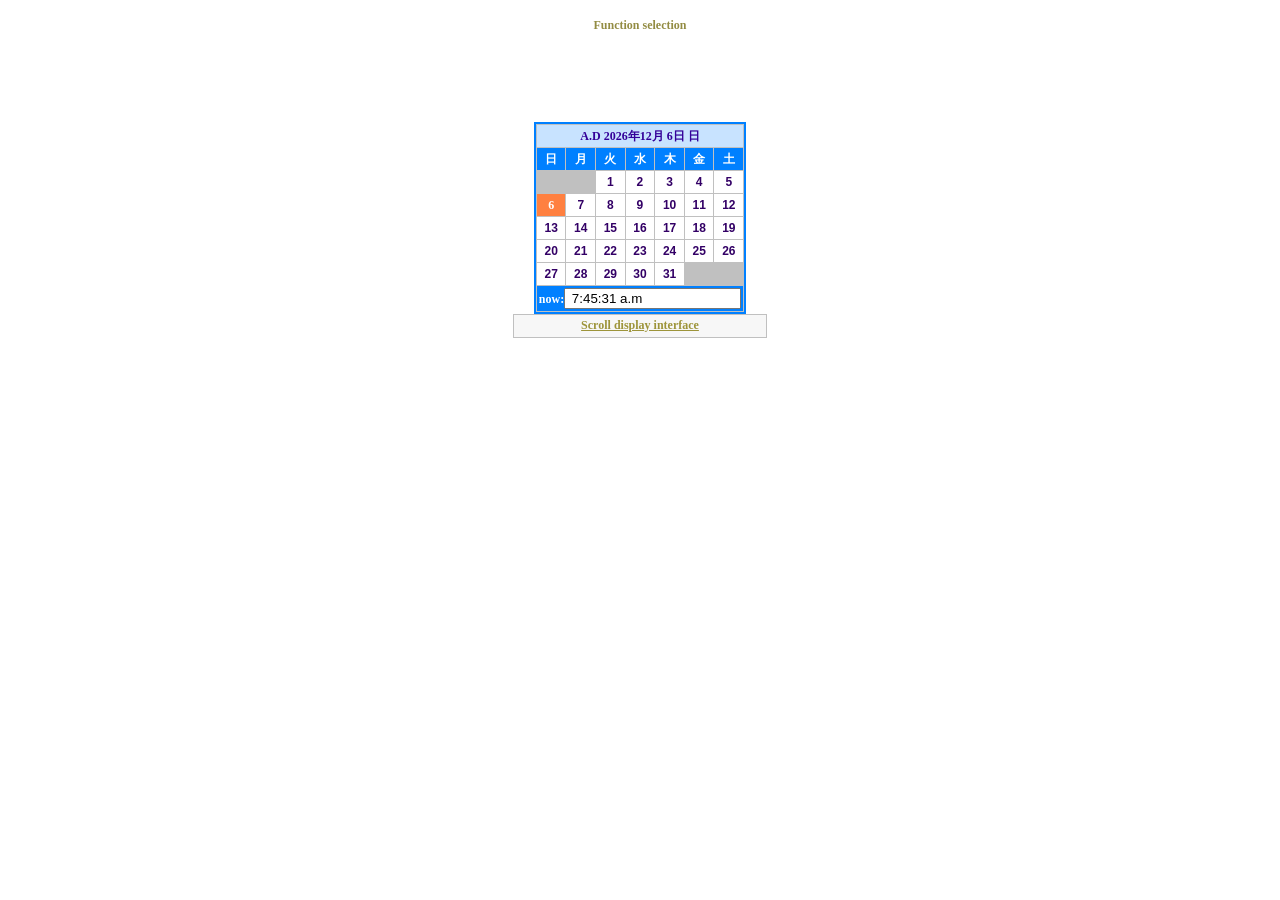
==== index.html @ aee607da "test" ====
<!DOCTYPE html>
<html>
<head> 
<meta charset="utf-8"> 
<title>html5</title> 
<style>
body { 
    margin: 0px; 
    font-size: 12px; 
    color: #938C43; 
    line-height: 150%; 
    text-align:center; 
} 
a:link{color: #9D943A;font-size:12px;} 
a:hover{color: #FF3300;font-size:12px;} 
a:visited{color: #9D943A;font-size:12px;} 
a.red:link{color: #ff0000;font-size:12px;} 
a.red:hover{color: #ff0000;font-size:12px;} 
a.red:visited{color: #ff0000;font-size:12px;} 
#marqueeBox{background:#f7f7f7;border:1px solid silver;padding:1px;text-align:center;margin:0 auto;} 
--> 
</style> 
</head> 
<body> 
<h4>Function selection</h4> 
<script language="JavaScript" type="text/javascript">
function montharr(m0, m1, m2, m3, m4, m5, m6, m7, m8, m9, m10, m11)
{
this[0] = m0;
this[1] = m1;
this[2] = m2;
this[3] = m3;
this[4] = m4;
this[5] = m5;
this[6] = m6;
this[7] = m7;
this[8] = m8;
this[9] = m9;
this[10] = m10;
this[11] = m11;
}
//实现月历
function calendar() {
var monthNames = "JanFebMarAprMayJunJulAugSepOctNovDec";
var today = new Date();
var thisDay;
var monthDays = new montharr(31, 28, 31, 30, 31, 30, 31, 31, 30, 31, 30, 31);
year = today.getYear() +1900;
thisDay = today.getDate();
if (((year % 4 == 0) && (year % 100 != 0)) || (year % 400 == 0)) monthDays[1] = 29;
nDays = monthDays[today.getMonth()];
firstDay = today;
firstDay.setDate(1);
testMe = firstDay.getDate();
if (testMe == 2) firstDay.setDate(0);
startDay = firstDay.getDay();
document.write("<TABLE BORDER='0' CELLSPACING='0' CELLPADDING='2' ALIGN='CENTER' BGCOLOR='#0080FF'>")
document.write("<TR><TD><table border='0' cellspacing='1' cellpadding='2' bgcolor='Silver'>");
document.write("<TR><th colspan='7' bgcolor='#C8E3FF'>");
var dayNames = new Array("日","月","火","水","木","金","土");
var monthNames = new Array("1月","2月","3月","4月","5月","6月","7月","8月","9月","10月","11月","12月");
var now = new Date();
document.writeln("<FONT STYLE='font-size:9pt;Color:#330099'>" + "A.D " + year + "年" + monthNames[now.getMonth()] + " " + now.getDate() + "日 " + dayNames[now.getDay
 
()] + "</FONT>");
document.writeln("</TH></TR><TR><TH BGCOLOR='#0080FF'><FONT STYLE='font-size:9pt;Color:White'>日</FONT></TH>");
document.writeln("<th bgcolor='#0080FF'><FONT STYLE='font-size:9pt;Color:White'>月</FONT></TH>");
document.writeln("<TH BGCOLOR='#0080FF'><FONT STYLE='font-size:9pt;Color:White'>火</FONT></TH>");
document.writeln("<TH BGCOLOR='#0080FF'><FONT STYLE='font-size:9pt;Color:White'>水</FONT></TH>");
document.writeln("<TH BGCOLOR='#0080FF'><FONT STYLE='font-size:9pt;Color:White'>木</FONT></TH>");
document.writeln("<TH BGCOLOR='#0080FF'><FONT STYLE='font-size:9pt;Color:White'>金</FONT></TH>");
document.writeln("<TH BGCOLOR='#0080FF'><FONT STYLE='font-size:9pt;Color:White'>土</FONT></TH>");
document.writeln("</TR><TR>");
column = 0;
for (i=0; i<startDay; i++) {
document.writeln("\n<TD><FONT STYLE='font-size:9pt'> </FONT></TD>");
column++;
}
for (i=1; i<=nDays; i++) {
if (i == thisDay) {
document.writeln("</TD><TD ALIGN='CENTER' BGCOLOR='#FF8040'><FONT STYLE='font-size:9pt;Color:#ffffff'><B>")
}
else {
document.writeln("</TD><TD BGCOLOR='#FFFFFF' ALIGN='CENTER'><FONT STYLE='font-size:9pt;font-family:Arial;font-weight:bold;Color:#330066'>");
}
document.writeln(i);
if (i == thisDay) document.writeln("</FONT></TD>")
column++;
if (column == 7) {
document.writeln("<TR>");
column = 0;
}
}
document.writeln("<TR><TD COLSPAN='7' ALIGN='CENTER' VALIGN='TOP' BGCOLOR='#0080FF'>")
document.writeln("<FORM NAME='clock' onSubmit='0'><FONT STYLE='font-size:9pt;Color:#ffffff'>")
document.writeln("now:<INPUT TYPE='Text' NAME='face' ALIGN='TOP'></FONT></TD></TR></TABLE>")
document.writeln("</TD></TR></TABLE></FORM>");
}
</SCRIPT>
<SCRIPT LANGUAGE="JavaScript">
var timerID = null;
var timerRunning = false;
function stopclock (){
if(timerRunning)
clearTimeout(timerID);
timerRunning = false;}
//显示当前时间
function showtime () {
var now = new Date();
var hours = now.getHours();
var minutes = now.getMinutes();
var seconds = now.getSeconds()
var timeValue = " " + ((hours >12) ? hours -12 :hours)
timeValue += ((minutes < 10) ? ":0" : ":") + minutes
timeValue += ((seconds < 10) ? ":0" : ":") + seconds
timeValue += (hours >= 12) ? " p.m " : " a.m "
document.clock.face.value = timeValue;
timerID = setTimeout("showtime()",1000);//设置超时,使时间动态显示
timerRunning = true;}
function startclock () {
stopclock();
showtime();}
</SCRIPT>
</HEAD>
<BODY BACKGROUND="bg1.jpg"
onLoad="startclock(); timerONE=window.setTimeout" TEXT="#000000" TOPMARGIN="0">
<B><DIV ALIGN="center"></DIV>
<SCRIPT LANGUAGE="JavaScript" TYPE="text/javascript">
<!--
document.write("<BR><BR><BR><BR>")
calendar();
//--> 
var marqueeContent=new Array(); 
marqueeContent[0]="<a href=scroll.html target=_blank>Scroll display interface</a>"; 
marqueeContent[1]="<a href=table.html target=_blank>IP address data</a>"; 
marqueeContent[2]="<a href=blackIP.html target=_blank>1 week</a>"; 
marqueeContent[3]="<a href=black1.html target=_blank>1 day</a>"; 
var marqueeInterval=new Array(); 
var marqueeId=0; 
var marqueeDelay=2000; 
var marqueeHeight=20; 
function initMarquee() { 
    var str=marqueeContent[0]; 
    document.write('<div id="marqueeBox" style="overflow:hidden;width:250px;height:'+marqueeHeight+'px" οnmοuseοver="clearInterval(marqueeInterval[0])" οnmοuseοut="marqueeInterval[0]=setInterval(\'startMarquee()\',marqueeDelay)"><div>'+str+'</div></div>'); 
    marqueeId++; 
    marqueeInterval[0]=setInterval("startMarquee()",marqueeDelay); 
} 
function startMarquee() { 
    var str=marqueeContent[marqueeId]; 
    marqueeId++; 
    if(marqueeId>=marqueeContent.length) marqueeId=0; 
    if(document.getElementById("marqueeBox").childNodes.length==1) { 
    var nextLine=document.createElement('DIV'); 
    nextLine.innerHTML=str; 
    document.getElementById("marqueeBox").appendChild(nextLine); 
    } 
    else { 
        document.getElementById("marqueeBox").childNodes[0].innerHTML=str; 
        document.getElementById("marqueeBox").appendChild(document.getElementById("marqueeBox").childNodes[0]); 
        document.getElementById("marqueeBox").scrollTop=0; 
    } 
    clearInterval(marqueeInterval[1]); 
    marqueeInterval[1]=setInterval("scrollMarquee()",20); 
} 
function scrollMarquee() { 
    document.getElementById("marqueeBox").scrollTop++; 
   if(document.getElementById("marqueeBox").scrollTop%marqueeHeight==(marqueeHeight-1)){ 
    clearInterval(marqueeInterval[1]); 
    } 
} 
initMarquee(); 
</script> 
</body>
</html>
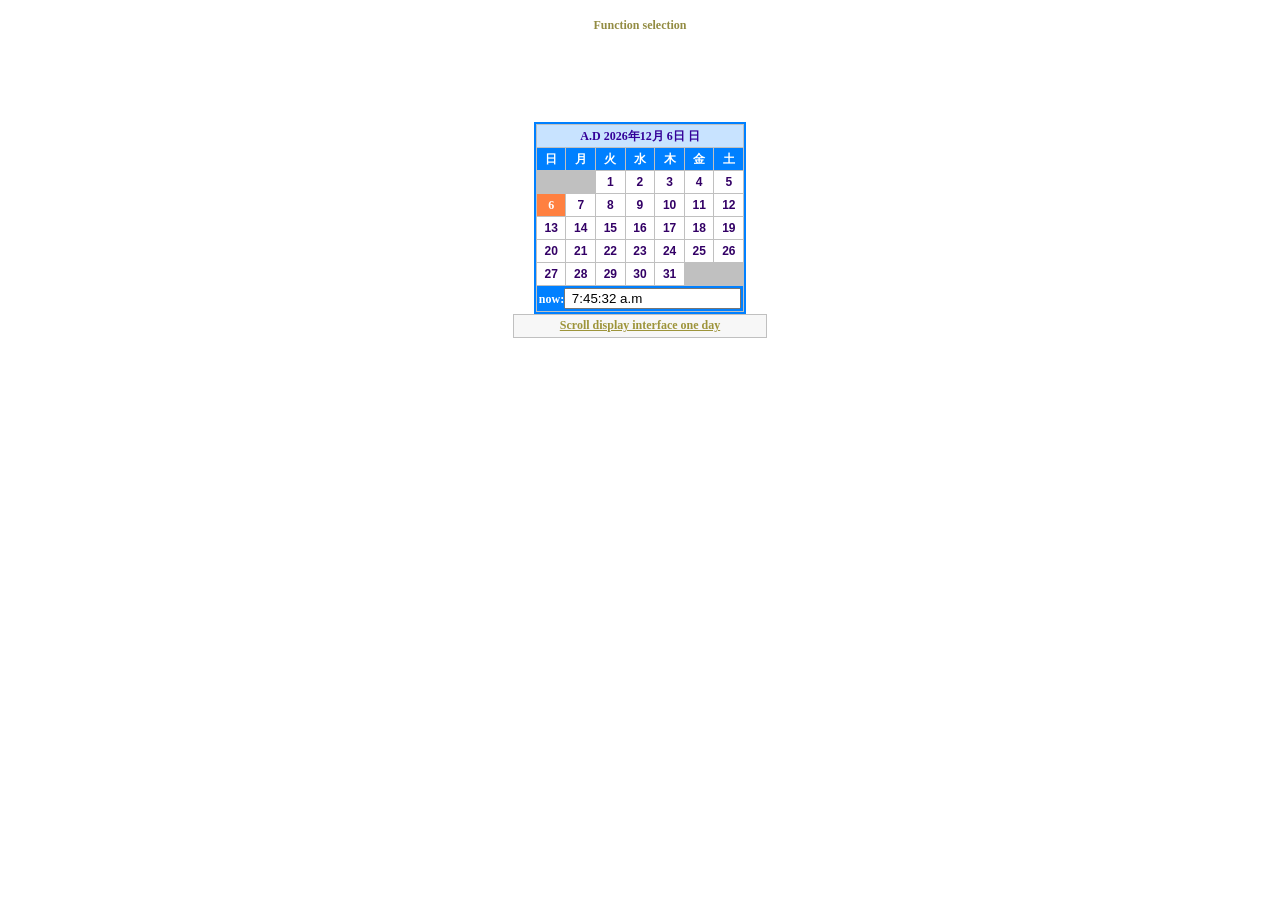
==== commit c1223982: "test" ====
--- a/index.html
+++ b/index.html
@@ -131,10 +131,10 @@
 calendar();
 //--> 
 var marqueeContent=new Array(); 
-marqueeContent[0]="<a href=scroll.html target=_blank>Scroll display interface</a>"; 
-marqueeContent[1]="<a href=table.html target=_blank>IP address data</a>"; 
-marqueeContent[2]="<a href=blackIP.html target=_blank>1 week</a>"; 
-marqueeContent[3]="<a href=black1.html target=_blank>1 day</a>"; 
+marqueeContent[0]="<a href=scroll.html target=_blank>Scroll display interface one day</a>"; 
+marqueeContent[1]="<a href=table.html target=_blank>IP address data one week</a>"; 
+marqueeContent[2]="<a href=blackIP.html target=_blank>map 1 week</a>"; 
+marqueeContent[3]="<a href=black1.html target=_blank> map 1 day</a>"; 
 var marqueeInterval=new Array(); 
 var marqueeId=0; 
 var marqueeDelay=2000; 
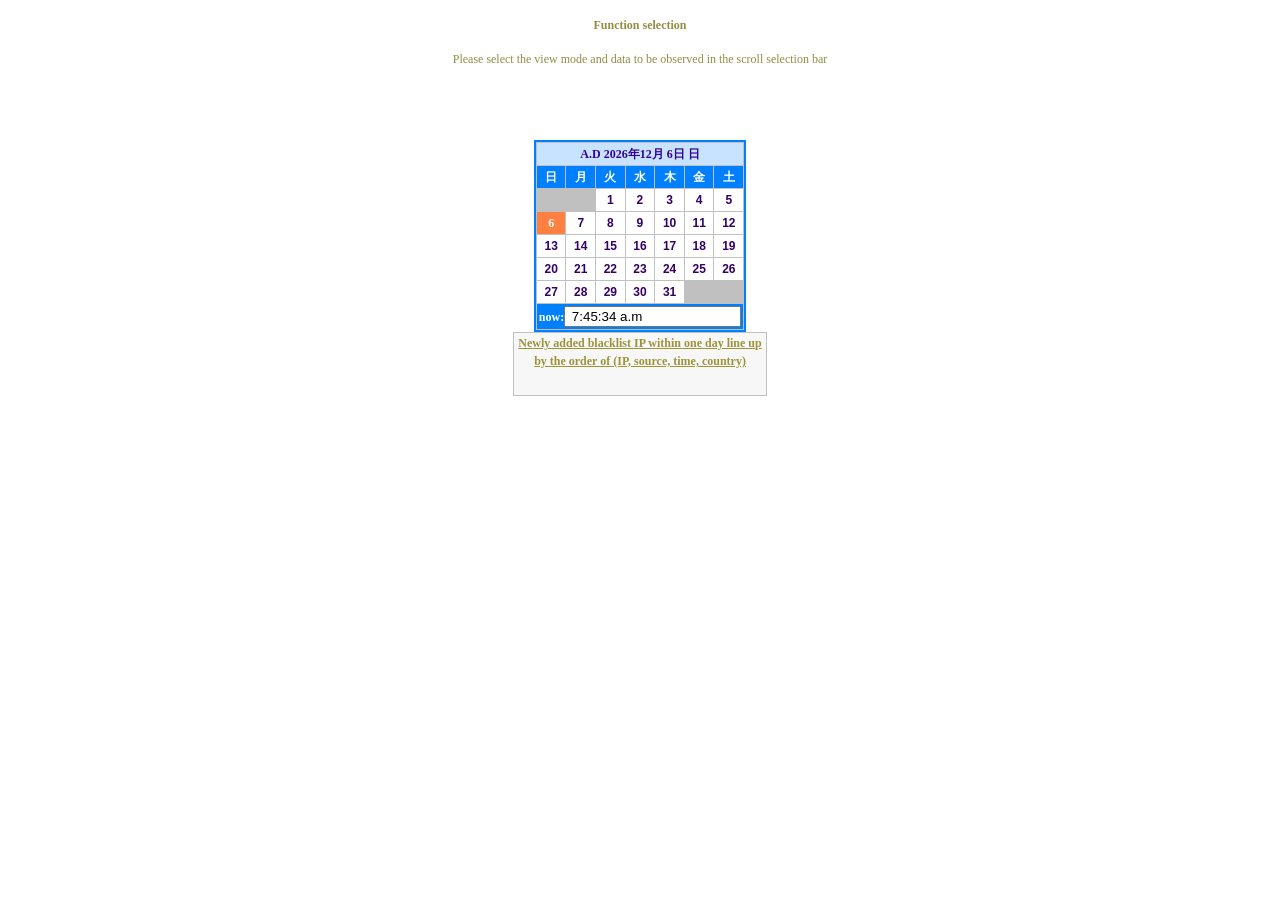
==== commit 2643bb4c: "test2" ====
--- a/index.html
+++ b/index.html
@@ -2,7 +2,7 @@
 <html>
 <head> 
 <meta charset="utf-8"> 
-<title>html5</title> 
+<title>Various statistical methods show the changes of newly added blacklist IPS in different countries</title> 
 <style>
 body { 
     margin: 0px; 
@@ -23,6 +23,8 @@
 </head> 
 <body> 
 <h4>Function selection</h4> 
+
+</h5>Please select the view mode and data to be observed in the scroll selection bar</h5>
 <script language="JavaScript" type="text/javascript">
 function montharr(m0, m1, m2, m3, m4, m5, m6, m7, m8, m9, m10, m11)
 {
@@ -131,14 +133,14 @@
 calendar();
 //--> 
 var marqueeContent=new Array(); 
-marqueeContent[0]="<a href=scroll.html target=_blank>Scroll display interface one day</a>"; 
-marqueeContent[1]="<a href=table.html target=_blank>IP address data one week</a>"; 
-marqueeContent[2]="<a href=blackIP.html target=_blank>map 1 week</a>"; 
-marqueeContent[3]="<a href=black1.html target=_blank> map 1 day</a>"; 
+marqueeContent[0]="<a href=scroll.html target=_blank>Newly added blacklist IP within one day line up by the order of (IP, source, time, country)</a>"; 
+marqueeContent[1]="<a href=table.html target=_blank>Statistics on the number of new IP addresses in each country within a week (number of countries per day)</a>"; 
+marqueeContent[2]="<a href=blackIP.html target=_blank>Changes in the number of new blacklist IPS within a week (Map and bar chart statistical format)</a>"; 
+marqueeContent[3]="<a href=black1.html target=_blank> Statistics of newly added blacklist IPS(Total quantity statistics as of the current day)</a>"; 
 var marqueeInterval=new Array(); 
 var marqueeId=0; 
-var marqueeDelay=2000; 
-var marqueeHeight=20; 
+var marqueeDelay=4000; 
+var marqueeHeight=60; 
 function initMarquee() { 
     var str=marqueeContent[0]; 
     document.write('<div id="marqueeBox" style="overflow:hidden;width:250px;height:'+marqueeHeight+'px" οnmοuseοver="clearInterval(marqueeInterval[0])" οnmοuseοut="marqueeInterval[0]=setInterval(\'startMarquee()\',marqueeDelay)"><div>'+str+'</div></div>'); 
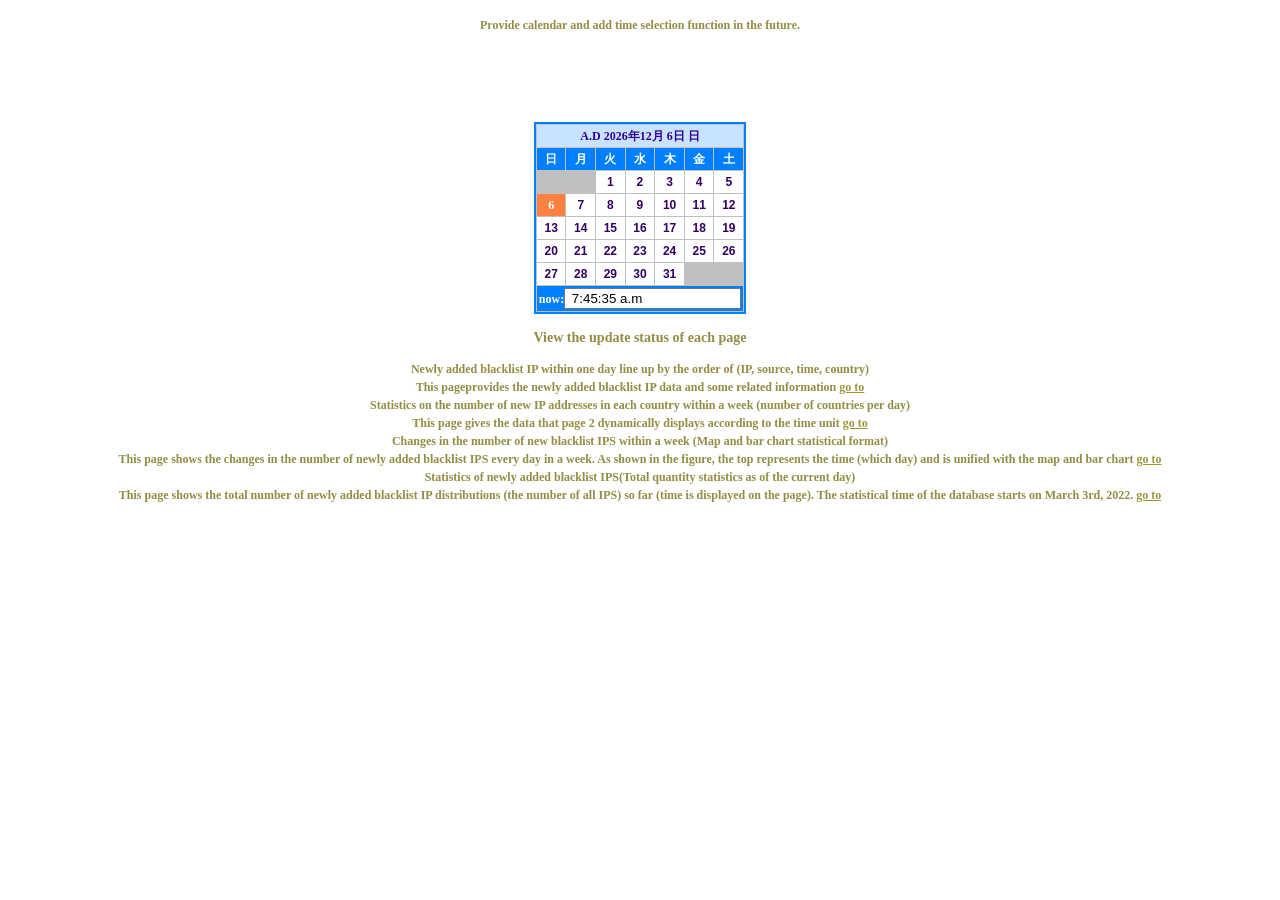
==== commit 14ba1dff: "1" ====
--- a/index.html
+++ b/index.html
@@ -1,9 +1,9 @@
 <!DOCTYPE html>
 <html>
-<head> 
-<meta charset="utf-8"> 
-<title>Various statistical methods show the changes of newly added blacklist IPS in different countries</title> 
-<style>
+	<head>
+		<meta charset="UTF-8">
+		<title>cyber attack tendency by visualization of OSINT information</title>
+        <style>
 body { 
     margin: 0px; 
     font-size: 12px; 
@@ -19,12 +19,11 @@
 a.red:visited{color: #ff0000;font-size:12px;} 
 #marqueeBox{background:#f7f7f7;border:1px solid silver;padding:1px;text-align:center;margin:0 auto;} 
 --> 
-</style> 
-</head> 
-<body> 
-<h4>Function selection</h4> 
+</style>
+</head>
+<body>
 
-</h5>Please select the view mode and data to be observed in the scroll selection bar</h5>
+<h4>Provide calendar and add time selection function in the future.</h4> 
 <script language="JavaScript" type="text/javascript">
 function montharr(m0, m1, m2, m3, m4, m5, m6, m7, m8, m9, m10, m11)
 {
@@ -131,46 +130,28 @@
 <!--
 document.write("<BR><BR><BR><BR>")
 calendar();
-//--> 
-var marqueeContent=new Array(); 
-marqueeContent[0]="<a href=scroll.html target=_blank>Newly added blacklist IP within one day line up by the order of (IP, source, time, country)</a>"; 
-marqueeContent[1]="<a href=table.html target=_blank>Statistics on the number of new IP addresses in each country within a week (number of countries per day)</a>"; 
-marqueeContent[2]="<a href=blackIP.html target=_blank>Changes in the number of new blacklist IPS within a week (Map and bar chart statistical format)</a>"; 
-marqueeContent[3]="<a href=black1.html target=_blank> Statistics of newly added blacklist IPS(Total quantity statistics as of the current day)</a>"; 
-var marqueeInterval=new Array(); 
-var marqueeId=0; 
-var marqueeDelay=4000; 
-var marqueeHeight=60; 
-function initMarquee() { 
-    var str=marqueeContent[0]; 
-    document.write('<div id="marqueeBox" style="overflow:hidden;width:250px;height:'+marqueeHeight+'px" οnmοuseοver="clearInterval(marqueeInterval[0])" οnmοuseοut="marqueeInterval[0]=setInterval(\'startMarquee()\',marqueeDelay)"><div>'+str+'</div></div>'); 
-    marqueeId++; 
-    marqueeInterval[0]=setInterval("startMarquee()",marqueeDelay); 
-} 
-function startMarquee() { 
-    var str=marqueeContent[marqueeId]; 
-    marqueeId++; 
-    if(marqueeId>=marqueeContent.length) marqueeId=0; 
-    if(document.getElementById("marqueeBox").childNodes.length==1) { 
-    var nextLine=document.createElement('DIV'); 
-    nextLine.innerHTML=str; 
-    document.getElementById("marqueeBox").appendChild(nextLine); 
-    } 
-    else { 
-        document.getElementById("marqueeBox").childNodes[0].innerHTML=str; 
-        document.getElementById("marqueeBox").appendChild(document.getElementById("marqueeBox").childNodes[0]); 
-        document.getElementById("marqueeBox").scrollTop=0; 
-    } 
-    clearInterval(marqueeInterval[1]); 
-    marqueeInterval[1]=setInterval("scrollMarquee()",20); 
-} 
-function scrollMarquee() { 
-    document.getElementById("marqueeBox").scrollTop++; 
-   if(document.getElementById("marqueeBox").scrollTop%marqueeHeight==(marqueeHeight-1)){ 
-    clearInterval(marqueeInterval[1]); 
-    } 
-} 
-initMarquee(); 
-</script> 
-</body>
-</html>
+
+</script>
+<h3>View the update status of each page</h3>
+    <div>Newly added blacklist IP within one day line up by the order of (IP, source, time, country)</div>
+        This pageprovides the newly added blacklist IP data and some related information
+		<a href="scroll.html">go to</a>
+	
+    <div>Statistics on the number of new IP addresses in each country within a week (number of countries per day)</div>
+		This page gives the data that page 2 dynamically displays according to the time unit
+		<a href="table.html">go to</a>
+	
+    
+    <div>Changes in the number of new blacklist IPS within a week (Map and bar chart statistical format)</div>
+		This page shows the changes in the number of newly added blacklist IPS every day in a week. As shown in the figure, the top represents the time (which day) and is unified with the map and bar chart
+		<a href="blackIP.html">go to</a>
+	
+    
+    <div>Statistics of newly added blacklist IPS(Total quantity statistics as of the current day)</div>
+		This page shows the total number of newly added blacklist IP distributions (the number of all IPS) so far (time is displayed on the page). The statistical time of the database starts on March 3rd, 2022.
+		<a href="black1.html">go to</a>
+	
+    </body>
+
+
+</html>
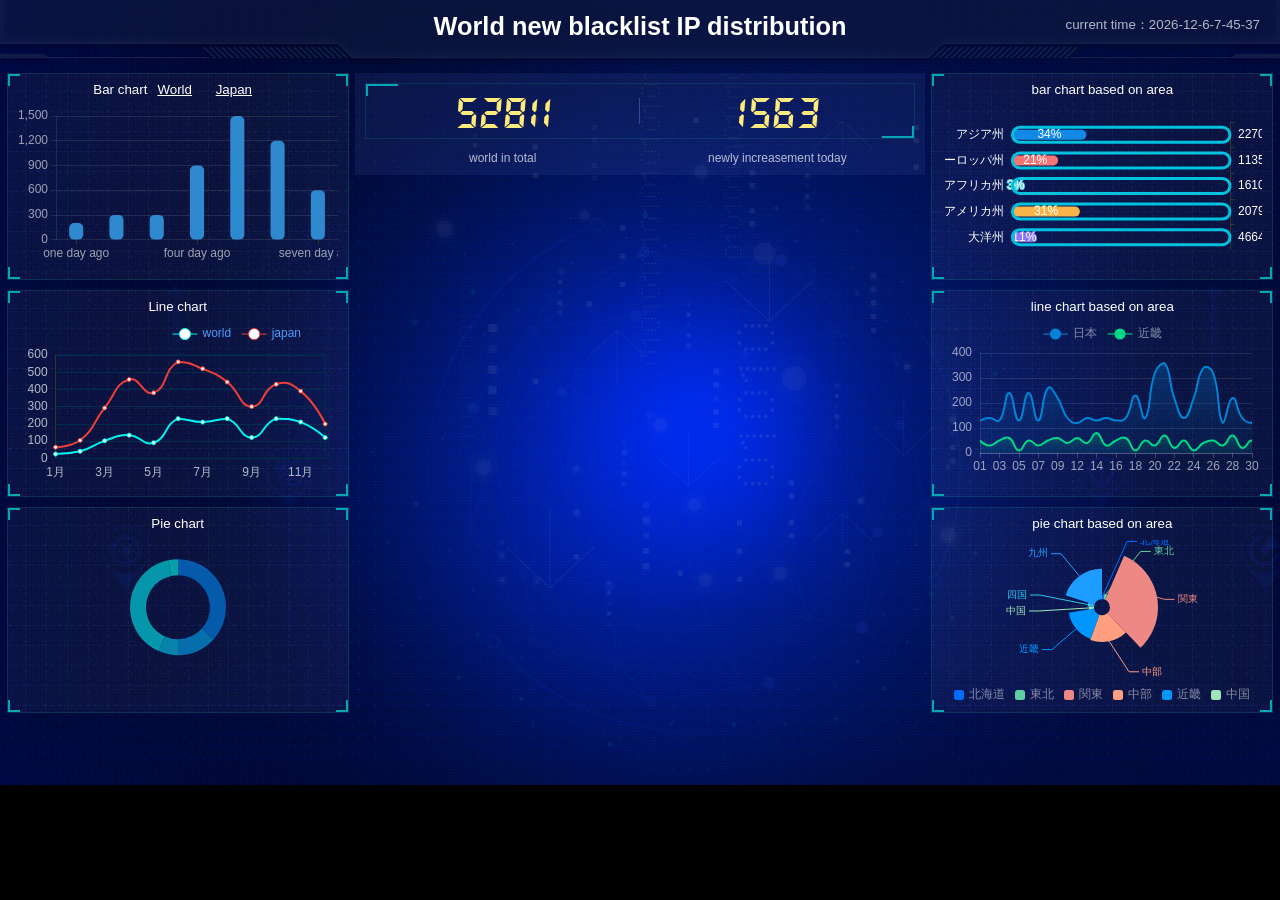
==== commit 598b0648: "test1" ====
--- a/index.html
+++ b/index.html
@@ -1,157 +1,2140 @@
 <!DOCTYPE html>
-<html>
-	<head>
-		<meta charset="UTF-8">
-		<title>cyber attack tendency by visualization of OSINT information</title>
-        <style>
-body { 
-    margin: 0px; 
-    font-size: 12px; 
-    color: #938C43; 
-    line-height: 150%; 
-    text-align:center; 
-} 
-a:link{color: #9D943A;font-size:12px;} 
-a:hover{color: #FF3300;font-size:12px;} 
-a:visited{color: #9D943A;font-size:12px;} 
-a.red:link{color: #ff0000;font-size:12px;} 
-a.red:hover{color: #ff0000;font-size:12px;} 
-a.red:visited{color: #ff0000;font-size:12px;} 
-#marqueeBox{background:#f7f7f7;border:1px solid silver;padding:1px;text-align:center;margin:0 auto;} 
---> 
-</style>
-</head>
-<body>
+<html lang="en">
+  <head>
+    <meta charset="UTF-8" />
+    <meta name="viewport" content="width=device-width, initial-scale=1.0" />
+    <title>Document</title>
+    <link rel="stylesheet" href="css/index.css" />
+    <script type="text/javascript" src="https://assets.pyecharts.org/assets/echarts.min.js"></script>
+    <script type="text/javascript" src="https://assets.pyecharts.org/assets/maps/world.js"></script>
+    <script type="text/javascript" src="https://assets.pyecharts.org/assets/themes/purple-passion.js"></script>
+  </head>
 
-<h4>Provide calendar and add time selection function in the future.</h4> 
-<script language="JavaScript" type="text/javascript">
-function montharr(m0, m1, m2, m3, m4, m5, m6, m7, m8, m9, m10, m11)
-{
-this[0] = m0;
-this[1] = m1;
-this[2] = m2;
-this[3] = m3;
-this[4] = m4;
-this[5] = m5;
-this[6] = m6;
-this[7] = m7;
-this[8] = m8;
-this[9] = m9;
-this[10] = m10;
-this[11] = m11;
-}
-//实现月历
-function calendar() {
-var monthNames = "JanFebMarAprMayJunJulAugSepOctNovDec";
-var today = new Date();
-var thisDay;
-var monthDays = new montharr(31, 28, 31, 30, 31, 30, 31, 31, 30, 31, 30, 31);
-year = today.getYear() +1900;
-thisDay = today.getDate();
-if (((year % 4 == 0) && (year % 100 != 0)) || (year % 400 == 0)) monthDays[1] = 29;
-nDays = monthDays[today.getMonth()];
-firstDay = today;
-firstDay.setDate(1);
-testMe = firstDay.getDate();
-if (testMe == 2) firstDay.setDate(0);
-startDay = firstDay.getDay();
-document.write("<TABLE BORDER='0' CELLSPACING='0' CELLPADDING='2' ALIGN='CENTER' BGCOLOR='#0080FF'>")
-document.write("<TR><TD><table border='0' cellspacing='1' cellpadding='2' bgcolor='Silver'>");
-document.write("<TR><th colspan='7' bgcolor='#C8E3FF'>");
-var dayNames = new Array("日","月","火","水","木","金","土");
-var monthNames = new Array("1月","2月","3月","4月","5月","6月","7月","8月","9月","10月","11月","12月");
-var now = new Date();
-document.writeln("<FONT STYLE='font-size:9pt;Color:#330099'>" + "A.D " + year + "年" + monthNames[now.getMonth()] + " " + now.getDate() + "日 " + dayNames[now.getDay
- 
-()] + "</FONT>");
-document.writeln("</TH></TR><TR><TH BGCOLOR='#0080FF'><FONT STYLE='font-size:9pt;Color:White'>日</FONT></TH>");
-document.writeln("<th bgcolor='#0080FF'><FONT STYLE='font-size:9pt;Color:White'>月</FONT></TH>");
-document.writeln("<TH BGCOLOR='#0080FF'><FONT STYLE='font-size:9pt;Color:White'>火</FONT></TH>");
-document.writeln("<TH BGCOLOR='#0080FF'><FONT STYLE='font-size:9pt;Color:White'>水</FONT></TH>");
-document.writeln("<TH BGCOLOR='#0080FF'><FONT STYLE='font-size:9pt;Color:White'>木</FONT></TH>");
-document.writeln("<TH BGCOLOR='#0080FF'><FONT STYLE='font-size:9pt;Color:White'>金</FONT></TH>");
-document.writeln("<TH BGCOLOR='#0080FF'><FONT STYLE='font-size:9pt;Color:White'>土</FONT></TH>");
-document.writeln("</TR><TR>");
-column = 0;
-for (i=0; i<startDay; i++) {
-document.writeln("\n<TD><FONT STYLE='font-size:9pt'> </FONT></TD>");
-column++;
-}
-for (i=1; i<=nDays; i++) {
-if (i == thisDay) {
-document.writeln("</TD><TD ALIGN='CENTER' BGCOLOR='#FF8040'><FONT STYLE='font-size:9pt;Color:#ffffff'><B>")
-}
-else {
-document.writeln("</TD><TD BGCOLOR='#FFFFFF' ALIGN='CENTER'><FONT STYLE='font-size:9pt;font-family:Arial;font-weight:bold;Color:#330066'>");
-}
-document.writeln(i);
-if (i == thisDay) document.writeln("</FONT></TD>")
-column++;
-if (column == 7) {
-document.writeln("<TR>");
-column = 0;
-}
-}
-document.writeln("<TR><TD COLSPAN='7' ALIGN='CENTER' VALIGN='TOP' BGCOLOR='#0080FF'>")
-document.writeln("<FORM NAME='clock' onSubmit='0'><FONT STYLE='font-size:9pt;Color:#ffffff'>")
-document.writeln("now:<INPUT TYPE='Text' NAME='face' ALIGN='TOP'></FONT></TD></TR></TABLE>")
-document.writeln("</TD></TR></TABLE></FORM>");
-}
-</SCRIPT>
-<SCRIPT LANGUAGE="JavaScript">
-var timerID = null;
-var timerRunning = false;
-function stopclock (){
-if(timerRunning)
-clearTimeout(timerID);
-timerRunning = false;}
-//显示当前时间
-function showtime () {
-var now = new Date();
-var hours = now.getHours();
-var minutes = now.getMinutes();
-var seconds = now.getSeconds()
-var timeValue = " " + ((hours >12) ? hours -12 :hours)
-timeValue += ((minutes < 10) ? ":0" : ":") + minutes
-timeValue += ((seconds < 10) ? ":0" : ":") + seconds
-timeValue += (hours >= 12) ? " p.m " : " a.m "
-document.clock.face.value = timeValue;
-timerID = setTimeout("showtime()",1000);//设置超时,使时间动态显示
-timerRunning = true;}
-function startclock () {
-stopclock();
-showtime();}
-</SCRIPT>
-</HEAD>
-<BODY BACKGROUND="bg1.jpg"
-onLoad="startclock(); timerONE=window.setTimeout" TEXT="#000000" TOPMARGIN="0">
-<B><DIV ALIGN="center"></DIV>
-<SCRIPT LANGUAGE="JavaScript" TYPE="text/javascript">
-<!--
-document.write("<BR><BR><BR><BR>")
-calendar();
+  <body>
+    <header>
+      <h1>World new blacklist IP distribution</h1>
+      <div class="showTime">current time：2022年7月17-0时54分14秒</div>
+      <script>
+        var t = null;
+        t = setTimeout(time, 1000); //開始运行
+        function time() {
+          clearTimeout(t); //清除定时器
+          dt = new Date();
+          var y = dt.getFullYear();
+          var mt = dt.getMonth() + 1;
+          var day = dt.getDate();
+          var h = dt.getHours(); //获取时
+          var m = dt.getMinutes(); //获取分
+          var s = dt.getSeconds(); //获取秒
+          document.querySelector(".showTime").innerHTML =
+            "current time：" +
+            y +
+            "-" +
+            mt +
+            "-" +
+            day +
+            "-" +
+            h +
+            "-" +
+            m +
+            "-" +
+            s ;
+          t = setTimeout(time, 1000); //设定定时器，循环运行
+        }
+      </script>
+    </header>
+    <section class="mainbox">
+      <div class="column">
+        <div class="panel bar">
+          <h2>
+            Bar chart<a href="javascript:;">World</a>
+            <a href="javacript:;"> Japan</a>
+          </h2>
+          <div class="chart"></div>
+          <div class="panel-footer"></div>
+        </div>
+        <div class="panel line">
+          <h2>Line chart</h2>
+          <div class="chart"></div>
+          <div class="panel-footer"></div>
+        </div>
+        <div class="panel pie">
+          <h2>Pie chart</h2>
+          <div class="chart"></div>
+          <div class="panel-footer"></div>
+        </div>
+      </div>
+      
+      <div class="column">
+        <div class="no">
+          <div class="no-hd">
+            <ul>
+              <li>52811</li>
+              <li>1563</li>
+            </ul>
+          </div>
+          <div class="no-bd">
+            <ul>
+              <li>world in total</li>
+              <li>newly increasement today</li>
+            </ul>
+          </div>
+        </div>
+        <div id="5a4554627b594ad9b070fffd53b4cb39" class="chart-container" style="width:660px; height:600px;"></div>
 
-</script>
-<h3>View the update status of each page</h3>
-    <div>Newly added blacklist IP within one day line up by the order of (IP, source, time, country)</div>
-        This pageprovides the newly added blacklist IP data and some related information
-		<a href="scroll.html">go to</a>
-	
-    <div>Statistics on the number of new IP addresses in each country within a week (number of countries per day)</div>
-		This page gives the data that page 2 dynamically displays according to the time unit
-		<a href="table.html">go to</a>
-	
-    
-    <div>Changes in the number of new blacklist IPS within a week (Map and bar chart statistical format)</div>
-		This page shows the changes in the number of newly added blacklist IPS every day in a week. As shown in the figure, the top represents the time (which day) and is unified with the map and bar chart
-		<a href="blackIP.html">go to</a>
-	
-    
-    <div>Statistics of newly added blacklist IPS(Total quantity statistics as of the current day)</div>
-		This page shows the total number of newly added blacklist IP distributions (the number of all IPS) so far (time is displayed on the page). The statistical time of the database starts on March 3rd, 2022.
-		<a href="black1.html">go to</a>
-	
-    </body>
-
-
-</html>+     
+<!--注释        <div class="map">
+          <div class="chart"></div>
+          <div class="map1"></div>
+          <div class="map2"></div>
+          <div class="map3"></div>
+        </div>
+        -->
+      </div>
+      <div class="column">
+        <div class="panel bar1">
+          <h2>bar chart based on area</h2>
+          <div class="chart"></div>
+          <div class="panel-footer"></div>
+        </div>
+        <div class="panel line1">
+          <h2>line chart based on area</h2>
+          <div class="chart"></div>
+          <div class="panel-footer"></div>
+        </div>
+        <div class="panel pie1">
+          <h2>pie chart based on area</h2>
+          <div class="chart"></div>
+          <div class="panel-footer"></div>
+        </div>
+      </div>
+    </section>
+    <script>
+        var chart_5a4554627b594ad9b070fffd53b4cb39 = echarts.init(
+            document.getElementById('5a4554627b594ad9b070fffd53b4cb39'), 'purple-passion', {renderer: 'canvas'});
+        var option_5a4554627b594ad9b070fffd53b4cb39 = {
+    "baseOption": {
+        "series": [
+            {
+                "type": "map",
+                "name": "New blacklist IP distribution",
+                "label": {
+                    "show": false,
+                    "position": "top",
+                    "margin": 8
+                },
+                "mapType": "world",
+                "data": [
+                    {
+                        "name": "Russia",
+                        "value": [
+                            0,
+                            "Russia"
+                        ]
+                    },
+                    {
+                        "name": "Vietnam",
+                        "value": [
+                            0,
+                            "Vietnam"
+                        ]
+                    },
+                    {
+                        "name": "United Kingdom",
+                        "value": [
+                            0,
+                            "United Kingdom"
+                        ]
+                    },
+                    {
+                        "name": "India",
+                        "value": [
+                            0,
+                            "India"
+                        ]
+                    },
+                    {
+                        "name": "Japan",
+                        "value": [
+                            0,
+                            "Japan"
+                        ]
+                    },
+                    {
+                        "name": "Germany",
+                        "value": [
+                            4,
+                            "Germany"
+                        ]
+                    },
+                    {
+                        "name": "France",
+                        "value": [
+                            5,
+                            "France"
+                        ]
+                    },
+                    {
+                        "name": "United States",
+                        "value": [
+                            5,
+                            "United States"
+                        ]
+                    },
+                    {
+                        "name": "China",
+                        "value": [
+                            8124,
+                            "China"
+                        ]
+                    }
+                ],
+                "roam": true,
+                "aspectScale": 0.75,
+                "nameProperty": "name",
+                "selectedMode": false,
+                "zoom": 1,
+                "mapValueCalculation": "sum",
+                "showLegendSymbol": true,
+                "itemStyle": {
+                    "normal": {
+                        "areaColor": "#CED8F6",
+                        "borderColor": "#404a59"
+                    },
+                    "emphasis": {
+                        "lable": {
+                            "show": null
+                        },
+                        "areaColor": "rgba(255,255,255, 0.5)"
+                    }
+                },
+                "emphasis": {},
+                "xAxisIndex": 0,
+                "yAxisIndex": 0
+            }
+        ],
+        "timeline": {
+            "axisType": "category",
+            "orient": "vertical",
+            "autoPlay": true,
+            "controlPosition": "left",
+            "loop": true,
+            "rewind": false,
+            "show": false,
+            "inverse": true,
+            "playInterval": 1500,
+            "left": "null",
+            "right": "5",
+            "top": "20%",
+            "bottom": "20%",
+            "width": "50",
+            "label": {
+                "show": false,
+                "position": "top",
+                "margin": 8
+            },
+            "data": [
+                "2022-01-22",
+                "2022-01-23",
+                "2022-01-24",
+                "2022-01-25",
+                "2022-01-26",
+                "2022-01-27",
+                "2022-01-28",
+                "2022-01-29",
+                "2022-01-30"
+            ]
+        },
+        "grid": [
+            {
+                "show": false,
+                "zlevel": 0,
+                "z": 2,
+                "containLabel": false,
+                "backgroundColor": "transparent",
+                "borderColor": "#ccc",
+                "borderWidth": 1
+            }
+        ],
+        "visualMap": {
+            "show": true,
+            "type": "continuous",
+            "min": 0,
+            "max": 8124,
+            "text": [
+                "max",
+                "min"
+            ],
+            "textStyle": {
+                "color": "rgba(0,0,0,0.5)",
+                "fontSize": 15
+            },
+            "inRange": {
+                "color": [
+                    "green",
+                    "yellow",
+                    "orangered"
+                ]
+            },
+            "calculable": true,
+            "inverse": false,
+            "splitNumber": 5,
+            "dimension": 0,
+            "orient": "vertical",
+            "bottom": "20%",
+            "right": "right",
+            "showLabel": true,
+            "itemWidth": 20,
+            "itemHeight": 140,
+            "borderWidth": 0
+        }
+    },
+    "options": [
+        {
+            "legend": [
+                {
+                    "data": [
+                        "New blacklist IP distribution"
+                    ],
+                    "selected": {
+                        "New blacklist IP distribution": true
+                    },
+                    "show": true,
+                    "padding": 5,
+                    "itemGap": 10,
+                    "itemWidth": 25,
+                    "itemHeight": 14
+                }
+            ],
+            "series": [
+                {
+                    "type": "map",
+                    "name": "New blacklist IP distribution",
+                    "label": {
+                        "show": false,
+                        "position": "top",
+                        "margin": 8
+                    },
+                    "mapType": "world",
+                    "data": [
+                        {
+                            "name": "Russia",
+                            "value": [
+                                0,
+                                "Russia"
+                            ]
+                        },
+                        {
+                            "name": "Germany",
+                            "value": [
+                                0,
+                                "Germany"
+                            ]
+                        },
+                        {
+                            "name": "France",
+                            "value": [
+                                0,
+                                "France"
+                            ]
+                        },
+                        {
+                            "name": "Vietnam",
+                            "value": [
+                                0,
+                                "Vietnam"
+                            ]
+                        },
+                        {
+                            "name": "United Kingdom",
+                            "value": [
+                                0,
+                                "United Kingdom"
+                            ]
+                        },
+                        {
+                            "name": "India",
+                            "value": [
+                                0,
+                                "India"
+                            ]
+                        },
+                        {
+                            "name": "Japan",
+                            "value": [
+                                0,
+                                "Japan"
+                            ]
+                        },
+                        {
+                            "name": "United States",
+                            "value": [
+                                1,
+                                "United States"
+                            ]
+                        },
+                        {
+                            "name": "China",
+                            "value": [
+                                547,
+                                "China"
+                            ]
+                        }
+                    ],
+                    "roam": true,
+                    "aspectScale": 0.75,
+                    "nameProperty": "name",
+                    "selectedMode": false,
+                    "zoom": 1,
+                    "mapValueCalculation": "sum",
+                    "showLegendSymbol": true,
+                    "itemStyle": {
+                        "normal": {
+                            "areaColor": "#CED8F6",
+                            "borderColor": "#404a59"
+                        },
+                        "emphasis": {
+                            "lable": {
+                                "show": null
+                            },
+                            "areaColor": "rgba(255,255,255, 0.5)"
+                        }
+                    },
+                    "emphasis": {},
+                    "xAxisIndex": 0,
+                    "yAxisIndex": 0
+                }
+            ],
+            "title": [
+                {
+                    "text": "new blacklistip each country\uff1a2022-01-22 sunmmary",
+                    "left": "center",
+                    "top": "top",
+                    "padding": 5,
+                    "itemGap": 10,
+                    "textStyle": {
+                        "color": "rgba(155,155,155,0.9)",
+                        "fontSize": "35"
+                    }
+                }
+            ],
+            "tooltip": {
+                "show": false,
+                "trigger": "item",
+                "triggerOn": "mousemove|click",
+                "axisPointer": {
+                    "type": "line"
+                },
+                "showContent": true,
+                "alwaysShowContent": false,
+                "showDelay": 0,
+                "hideDelay": 100,
+                "textStyle": {
+                    "fontSize": 14
+                },
+                "borderWidth": 0,
+                "padding": 5
+            },
+            "visualMap": {
+                "show": true,
+                "type": "continuous",
+                "min": 0,
+                "max": 547,
+                "text": [
+                    "max",
+                    "min"
+                ],
+                "textStyle": {
+                    "color": "rgba(0,0,0,0.5)",
+                    "fontSize": 15
+                },
+                "inRange": {
+                    "color": [
+                        "green",
+                        "yellow",
+                        "orangered"
+                    ]
+                },
+                "calculable": true,
+                "inverse": false,
+                "splitNumber": 5,
+                "dimension": 0,
+                "orient": "vertical",
+                "bottom": "20%",
+                "right": "right",
+                "showLabel": true,
+                "itemWidth": 20,
+                "itemHeight": 140,
+                "borderWidth": 0
+            },
+            "color": [
+                "#c23531",
+                "#2f4554",
+                "#61a0a8",
+                "#d48265",
+                "#749f83",
+                "#ca8622",
+                "#bda29a",
+                "#6e7074",
+                "#546570",
+                "#c4ccd3",
+                "#f05b72",
+                "#ef5b9c",
+                "#f47920",
+                "#905a3d",
+                "#fab27b",
+                "#2a5caa",
+                "#444693",
+                "#726930",
+                "#b2d235",
+                "#6d8346",
+                "#ac6767",
+                "#1d953f",
+                "#6950a1",
+                "#918597"
+            ]
+        },
+        {
+            "legend": [
+                {
+                    "data": [
+                        "New blacklist IP distribution"
+                    ],
+                    "selected": {
+                        "New blacklist IP distribution": true
+                    },
+                    "show": true,
+                    "padding": 5,
+                    "itemGap": 10,
+                    "itemWidth": 25,
+                    "itemHeight": 14
+                }
+            ],
+            "series": [
+                {
+                    "type": "map",
+                    "name": "New blacklist IP distribution",
+                    "label": {
+                        "show": false,
+                        "position": "top",
+                        "margin": 8
+                    },
+                    "mapType": "world",
+                    "data": [
+                        {
+                            "name": "Russia",
+                            "value": [
+                                0,
+                                "Russia"
+                            ]
+                        },
+                        {
+                            "name": "Germany",
+                            "value": [
+                                0,
+                                "Germany"
+                            ]
+                        },
+                        {
+                            "name": "France",
+                            "value": [
+                                0,
+                                "France"
+                            ]
+                        },
+                        {
+                            "name": "Vietnam",
+                            "value": [
+                                0,
+                                "Vietnam"
+                            ]
+                        },
+                        {
+                            "name": "United Kingdom",
+                            "value": [
+                                0,
+                                "United Kingdom"
+                            ]
+                        },
+                        {
+                            "name": "India",
+                            "value": [
+                                0,
+                                "India"
+                            ]
+                        },
+                        {
+                            "name": "Japan",
+                            "value": [
+                                0,
+                                "Japan"
+                            ]
+                        },
+                        {
+                            "name": "United States",
+                            "value": [
+                                1,
+                                "United States"
+                            ]
+                        },
+                        {
+                            "name": "China",
+                            "value": [
+                                639,
+                                "China"
+                            ]
+                        }
+                    ],
+                    "roam": true,
+                    "aspectScale": 0.75,
+                    "nameProperty": "name",
+                    "selectedMode": false,
+                    "zoom": 1,
+                    "mapValueCalculation": "sum",
+                    "showLegendSymbol": true,
+                    "itemStyle": {
+                        "normal": {
+                            "areaColor": "#CED8F6",
+                            "borderColor": "#404a59"
+                        },
+                        "emphasis": {
+                            "lable": {
+                                "show": null
+                            },
+                            "areaColor": "rgba(255,255,255, 0.5)"
+                        }
+                    },
+                    "emphasis": {},
+                    "xAxisIndex": 0,
+                    "yAxisIndex": 0
+                }
+            ],
+            "title": [
+                {
+                    "text": "new blacklistip each country\uff1a2022-01-23 sunmmary",
+                    "left": "center",
+                    "top": "top",
+                    "padding": 5,
+                    "itemGap": 10,
+                    "textStyle": {
+                        "color": "rgba(155,155,155,0.9)",
+                        "fontSize": "35"
+                    }
+                }
+            ],
+            "tooltip": {
+                "show": false,
+                "trigger": "item",
+                "triggerOn": "mousemove|click",
+                "axisPointer": {
+                    "type": "line"
+                },
+                "showContent": true,
+                "alwaysShowContent": false,
+                "showDelay": 0,
+                "hideDelay": 100,
+                "textStyle": {
+                    "fontSize": 14
+                },
+                "borderWidth": 0,
+                "padding": 5
+            },
+            "visualMap": {
+                "show": true,
+                "type": "continuous",
+                "min": 0,
+                "max": 639,
+                "text": [
+                    "max",
+                    "min"
+                ],
+                "textStyle": {
+                    "color": "rgba(0,0,0,0.5)",
+                    "fontSize": 15
+                },
+                "inRange": {
+                    "color": [
+                        "green",
+                        "yellow",
+                        "orangered"
+                    ]
+                },
+                "calculable": true,
+                "inverse": false,
+                "splitNumber": 5,
+                "dimension": 0,
+                "orient": "vertical",
+                "bottom": "20%",
+                "right": "right",
+                "showLabel": true,
+                "itemWidth": 20,
+                "itemHeight": 140,
+                "borderWidth": 0
+            },
+            "color": [
+                "#c23531",
+                "#2f4554",
+                "#61a0a8",
+                "#d48265",
+                "#749f83",
+                "#ca8622",
+                "#bda29a",
+                "#6e7074",
+                "#546570",
+                "#c4ccd3",
+                "#f05b72",
+                "#ef5b9c",
+                "#f47920",
+                "#905a3d",
+                "#fab27b",
+                "#2a5caa",
+                "#444693",
+                "#726930",
+                "#b2d235",
+                "#6d8346",
+                "#ac6767",
+                "#1d953f",
+                "#6950a1",
+                "#918597"
+            ]
+        },
+        {
+            "legend": [
+                {
+                    "data": [
+                        "New blacklist IP distribution"
+                    ],
+                    "selected": {
+                        "New blacklist IP distribution": true
+                    },
+                    "show": true,
+                    "padding": 5,
+                    "itemGap": 10,
+                    "itemWidth": 25,
+                    "itemHeight": 14
+                }
+            ],
+            "series": [
+                {
+                    "type": "map",
+                    "name": "New blacklist IP distribution",
+                    "label": {
+                        "show": false,
+                        "position": "top",
+                        "margin": 8
+                    },
+                    "mapType": "world",
+                    "data": [
+                        {
+                            "name": "Russia",
+                            "value": [
+                                0,
+                                "Russia"
+                            ]
+                        },
+                        {
+                            "name": "Germany",
+                            "value": [
+                                0,
+                                "Germany"
+                            ]
+                        },
+                        {
+                            "name": "Vietnam",
+                            "value": [
+                                0,
+                                "Vietnam"
+                            ]
+                        },
+                        {
+                            "name": "United Kingdom",
+                            "value": [
+                                0,
+                                "United Kingdom"
+                            ]
+                        },
+                        {
+                            "name": "India",
+                            "value": [
+                                0,
+                                "India"
+                            ]
+                        },
+                        {
+                            "name": "Japan",
+                            "value": [
+                                0,
+                                "Japan"
+                            ]
+                        },
+                        {
+                            "name": "France",
+                            "value": [
+                                2,
+                                "France"
+                            ]
+                        },
+                        {
+                            "name": "United States",
+                            "value": [
+                                2,
+                                "United States"
+                            ]
+                        },
+                        {
+                            "name": "China",
+                            "value": [
+                                916,
+                                "China"
+                            ]
+                        }
+                    ],
+                    "roam": true,
+                    "aspectScale": 0.75,
+                    "nameProperty": "name",
+                    "selectedMode": false,
+                    "zoom": 1,
+                    "mapValueCalculation": "sum",
+                    "showLegendSymbol": true,
+                    "itemStyle": {
+                        "normal": {
+                            "areaColor": "#CED8F6",
+                            "borderColor": "#404a59"
+                        },
+                        "emphasis": {
+                            "lable": {
+                                "show": null
+                            },
+                            "areaColor": "rgba(255,255,255, 0.5)"
+                        }
+                    },
+                    "emphasis": {},
+                    "xAxisIndex": 0,
+                    "yAxisIndex": 0
+                }
+            ],
+            "title": [
+                {
+                    "text": "new blacklistip each country\uff1a2022-01-24 sunmmary",
+                    "left": "center",
+                    "top": "top",
+                    "padding": 5,
+                    "itemGap": 10,
+                    "textStyle": {
+                        "color": "rgba(155,155,155,0.9)",
+                        "fontSize": "35"
+                    }
+                }
+            ],
+            "tooltip": {
+                "show": false,
+                "trigger": "item",
+                "triggerOn": "mousemove|click",
+                "axisPointer": {
+                    "type": "line"
+                },
+                "showContent": true,
+                "alwaysShowContent": false,
+                "showDelay": 0,
+                "hideDelay": 100,
+                "textStyle": {
+                    "fontSize": 14
+                },
+                "borderWidth": 0,
+                "padding": 5
+            },
+            "visualMap": {
+                "show": true,
+                "type": "continuous",
+                "min": 0,
+                "max": 916,
+                "text": [
+                    "max",
+                    "min"
+                ],
+                "textStyle": {
+                    "color": "rgba(0,0,0,0.5)",
+                    "fontSize": 15
+                },
+                "inRange": {
+                    "color": [
+                        "green",
+                        "yellow",
+                        "orangered"
+                    ]
+                },
+                "calculable": true,
+                "inverse": false,
+                "splitNumber": 5,
+                "dimension": 0,
+                "orient": "vertical",
+                "bottom": "20%",
+                "right": "right",
+                "showLabel": true,
+                "itemWidth": 20,
+                "itemHeight": 140,
+                "borderWidth": 0
+            },
+            "color": [
+                "#c23531",
+                "#2f4554",
+                "#61a0a8",
+                "#d48265",
+                "#749f83",
+                "#ca8622",
+                "#bda29a",
+                "#6e7074",
+                "#546570",
+                "#c4ccd3",
+                "#f05b72",
+                "#ef5b9c",
+                "#f47920",
+                "#905a3d",
+                "#fab27b",
+                "#2a5caa",
+                "#444693",
+                "#726930",
+                "#b2d235",
+                "#6d8346",
+                "#ac6767",
+                "#1d953f",
+                "#6950a1",
+                "#918597"
+            ]
+        },
+        {
+            "legend": [
+                {
+                    "data": [
+                        "New blacklist IP distribution"
+                    ],
+                    "selected": {
+                        "New blacklist IP distribution": true
+                    },
+                    "show": true,
+                    "padding": 5,
+                    "itemGap": 10,
+                    "itemWidth": 25,
+                    "itemHeight": 14
+                }
+            ],
+            "series": [
+                {
+                    "type": "map",
+                    "name": "New blacklist IP distribution",
+                    "label": {
+                        "show": false,
+                        "position": "top",
+                        "margin": 8
+                    },
+                    "mapType": "world",
+                    "data": [
+                        {
+                            "name": "Russia",
+                            "value": [
+                                0,
+                                "Russia"
+                            ]
+                        },
+                        {
+                            "name": "Germany",
+                            "value": [
+                                0,
+                                "Germany"
+                            ]
+                        },
+                        {
+                            "name": "Vietnam",
+                            "value": [
+                                0,
+                                "Vietnam"
+                            ]
+                        },
+                        {
+                            "name": "United Kingdom",
+                            "value": [
+                                0,
+                                "United Kingdom"
+                            ]
+                        },
+                        {
+                            "name": "India",
+                            "value": [
+                                0,
+                                "India"
+                            ]
+                        },
+                        {
+                            "name": "Japan",
+                            "value": [
+                                0,
+                                "Japan"
+                            ]
+                        },
+                        {
+                            "name": "United States",
+                            "value": [
+                                2,
+                                "United States"
+                            ]
+                        },
+                        {
+                            "name": "France",
+                            "value": [
+                                3,
+                                "France"
+                            ]
+                        },
+                        {
+                            "name": "China",
+                            "value": [
+                                1399,
+                                "China"
+                            ]
+                        }
+                    ],
+                    "roam": true,
+                    "aspectScale": 0.75,
+                    "nameProperty": "name",
+                    "selectedMode": false,
+                    "zoom": 1,
+                    "mapValueCalculation": "sum",
+                    "showLegendSymbol": true,
+                    "itemStyle": {
+                        "normal": {
+                            "areaColor": "#CED8F6",
+                            "borderColor": "#404a59"
+                        },
+                        "emphasis": {
+                            "lable": {
+                                "show": null
+                            },
+                            "areaColor": "rgba(255,255,255, 0.5)"
+                        }
+                    },
+                    "emphasis": {},
+                    "xAxisIndex": 0,
+                    "yAxisIndex": 0
+                }
+            ],
+            "title": [
+                {
+                    "text": "new blacklistip each country\uff1a2022-01-25 sunmmary",
+                    "left": "center",
+                    "top": "top",
+                    "padding": 5,
+                    "itemGap": 10,
+                    "textStyle": {
+                        "color": "rgba(155,155,155,0.9)",
+                        "fontSize": "35"
+                    }
+                }
+            ],
+            "tooltip": {
+                "show": false,
+                "trigger": "item",
+                "triggerOn": "mousemove|click",
+                "axisPointer": {
+                    "type": "line"
+                },
+                "showContent": true,
+                "alwaysShowContent": false,
+                "showDelay": 0,
+                "hideDelay": 100,
+                "textStyle": {
+                    "fontSize": 14
+                },
+                "borderWidth": 0,
+                "padding": 5
+            },
+            "visualMap": {
+                "show": true,
+                "type": "continuous",
+                "min": 0,
+                "max": 1399,
+                "text": [
+                    "max",
+                    "min"
+                ],
+                "textStyle": {
+                    "color": "rgba(0,0,0,0.5)",
+                    "fontSize": 15
+                },
+                "inRange": {
+                    "color": [
+                        "green",
+                        "yellow",
+                        "orangered"
+                    ]
+                },
+                "calculable": true,
+                "inverse": false,
+                "splitNumber": 5,
+                "dimension": 0,
+                "orient": "vertical",
+                "bottom": "20%",
+                "right": "right",
+                "showLabel": true,
+                "itemWidth": 20,
+                "itemHeight": 140,
+                "borderWidth": 0
+            },
+            "color": [
+                "#c23531",
+                "#2f4554",
+                "#61a0a8",
+                "#d48265",
+                "#749f83",
+                "#ca8622",
+                "#bda29a",
+                "#6e7074",
+                "#546570",
+                "#c4ccd3",
+                "#f05b72",
+                "#ef5b9c",
+                "#f47920",
+                "#905a3d",
+                "#fab27b",
+                "#2a5caa",
+                "#444693",
+                "#726930",
+                "#b2d235",
+                "#6d8346",
+                "#ac6767",
+                "#1d953f",
+                "#6950a1",
+                "#918597"
+            ]
+        },
+        {
+            "legend": [
+                {
+                    "data": [
+                        "New blacklist IP distribution"
+                    ],
+                    "selected": {
+                        "New blacklist IP distribution": true
+                    },
+                    "show": true,
+                    "padding": 5,
+                    "itemGap": 10,
+                    "itemWidth": 25,
+                    "itemHeight": 14
+                }
+            ],
+            "series": [
+                {
+                    "type": "map",
+                    "name": "New blacklist IP distribution",
+                    "label": {
+                        "show": false,
+                        "position": "top",
+                        "margin": 8
+                    },
+                    "mapType": "world",
+                    "data": [
+                        {
+                            "name": "Russia",
+                            "value": [
+                                0,
+                                "Russia"
+                            ]
+                        },
+                        {
+                            "name": "Germany",
+                            "value": [
+                                0,
+                                "Germany"
+                            ]
+                        },
+                        {
+                            "name": "Vietnam",
+                            "value": [
+                                0,
+                                "Vietnam"
+                            ]
+                        },
+                        {
+                            "name": "United Kingdom",
+                            "value": [
+                                0,
+                                "United Kingdom"
+                            ]
+                        },
+                        {
+                            "name": "India",
+                            "value": [
+                                0,
+                                "India"
+                            ]
+                        },
+                        {
+                            "name": "Japan",
+                            "value": [
+                                0,
+                                "Japan"
+                            ]
+                        },
+                        {
+                            "name": "France",
+                            "value": [
+                                3,
+                                "France"
+                            ]
+                        },
+                        {
+                            "name": "United States",
+                            "value": [
+                                5,
+                                "United States"
+                            ]
+                        },
+                        {
+                            "name": "China",
+                            "value": [
+                                2062,
+                                "China"
+                            ]
+                        }
+                    ],
+                    "roam": true,
+                    "aspectScale": 0.75,
+                    "nameProperty": "name",
+                    "selectedMode": false,
+                    "zoom": 1,
+                    "mapValueCalculation": "sum",
+                    "showLegendSymbol": true,
+                    "itemStyle": {
+                        "normal": {
+                            "areaColor": "#CED8F6",
+                            "borderColor": "#404a59"
+                        },
+                        "emphasis": {
+                            "lable": {
+                                "show": null
+                            },
+                            "areaColor": "rgba(255,255,255, 0.5)"
+                        }
+                    },
+                    "emphasis": {},
+                    "xAxisIndex": 0,
+                    "yAxisIndex": 0
+                }
+            ],
+            "title": [
+                {
+                    "text": "new blacklistip each country\uff1a2022-01-26 sunmmary",
+                    "left": "center",
+                    "top": "top",
+                    "padding": 5,
+                    "itemGap": 10,
+                    "textStyle": {
+                        "color": "rgba(155,155,155,0.9)",
+                        "fontSize": "35"
+                    }
+                }
+            ],
+            "tooltip": {
+                "show": false,
+                "trigger": "item",
+                "triggerOn": "mousemove|click",
+                "axisPointer": {
+                    "type": "line"
+                },
+                "showContent": true,
+                "alwaysShowContent": false,
+                "showDelay": 0,
+                "hideDelay": 100,
+                "textStyle": {
+                    "fontSize": 14
+                },
+                "borderWidth": 0,
+                "padding": 5
+            },
+            "visualMap": {
+                "show": true,
+                "type": "continuous",
+                "min": 0,
+                "max": 2062,
+                "text": [
+                    "max",
+                    "min"
+                ],
+                "textStyle": {
+                    "color": "rgba(0,0,0,0.5)",
+                    "fontSize": 15
+                },
+                "inRange": {
+                    "color": [
+                        "green",
+                        "yellow",
+                        "orangered"
+                    ]
+                },
+                "calculable": true,
+                "inverse": false,
+                "splitNumber": 5,
+                "dimension": 0,
+                "orient": "vertical",
+                "bottom": "20%",
+                "right": "right",
+                "showLabel": true,
+                "itemWidth": 20,
+                "itemHeight": 140,
+                "borderWidth": 0
+            },
+            "color": [
+                "#c23531",
+                "#2f4554",
+                "#61a0a8",
+                "#d48265",
+                "#749f83",
+                "#ca8622",
+                "#bda29a",
+                "#6e7074",
+                "#546570",
+                "#c4ccd3",
+                "#f05b72",
+                "#ef5b9c",
+                "#f47920",
+                "#905a3d",
+                "#fab27b",
+                "#2a5caa",
+                "#444693",
+                "#726930",
+                "#b2d235",
+                "#6d8346",
+                "#ac6767",
+                "#1d953f",
+                "#6950a1",
+                "#918597"
+            ]
+        },
+        {
+            "legend": [
+                {
+                    "data": [
+                        "New blacklist IP distribution"
+                    ],
+                    "selected": {
+                        "New blacklist IP distribution": true
+                    },
+                    "show": true,
+                    "padding": 5,
+                    "itemGap": 10,
+                    "itemWidth": 25,
+                    "itemHeight": 14
+                }
+            ],
+            "series": [
+                {
+                    "type": "map",
+                    "name": "New blacklist IP distribution",
+                    "label": {
+                        "show": false,
+                        "position": "top",
+                        "margin": 8
+                    },
+                    "mapType": "world",
+                    "data": [
+                        {
+                            "name": "Russia",
+                            "value": [
+                                0,
+                                "Russia"
+                            ]
+                        },
+                        {
+                            "name": "Vietnam",
+                            "value": [
+                                0,
+                                "Vietnam"
+                            ]
+                        },
+                        {
+                            "name": "United Kingdom",
+                            "value": [
+                                0,
+                                "United Kingdom"
+                            ]
+                        },
+                        {
+                            "name": "India",
+                            "value": [
+                                0,
+                                "India"
+                            ]
+                        },
+                        {
+                            "name": "Japan",
+                            "value": [
+                                0,
+                                "Japan"
+                            ]
+                        },
+                        {
+                            "name": "Germany",
+                            "value": [
+                                1,
+                                "Germany"
+                            ]
+                        },
+                        {
+                            "name": "France",
+                            "value": [
+                                3,
+                                "France"
+                            ]
+                        },
+                        {
+                            "name": "United States",
+                            "value": [
+                                5,
+                                "United States"
+                            ]
+                        },
+                        {
+                            "name": "China",
+                            "value": [
+                                2863,
+                                "China"
+                            ]
+                        }
+                    ],
+                    "roam": true,
+                    "aspectScale": 0.75,
+                    "nameProperty": "name",
+                    "selectedMode": false,
+                    "zoom": 1,
+                    "mapValueCalculation": "sum",
+                    "showLegendSymbol": true,
+                    "itemStyle": {
+                        "normal": {
+                            "areaColor": "#CED8F6",
+                            "borderColor": "#404a59"
+                        },
+                        "emphasis": {
+                            "lable": {
+                                "show": null
+                            },
+                            "areaColor": "rgba(255,255,255, 0.5)"
+                        }
+                    },
+                    "emphasis": {},
+                    "xAxisIndex": 0,
+                    "yAxisIndex": 0
+                }
+            ],
+            "title": [
+                {
+                    "text": "new blacklistip each country\uff1a2022-01-27 sunmmary",
+                    "left": "center",
+                    "top": "top",
+                    "padding": 5,
+                    "itemGap": 10,
+                    "textStyle": {
+                        "color": "rgba(155,155,155,0.9)",
+                        "fontSize": "35"
+                    }
+                }
+            ],
+            "tooltip": {
+                "show": false,
+                "trigger": "item",
+                "triggerOn": "mousemove|click",
+                "axisPointer": {
+                    "type": "line"
+                },
+                "showContent": true,
+                "alwaysShowContent": false,
+                "showDelay": 0,
+                "hideDelay": 100,
+                "textStyle": {
+                    "fontSize": 14
+                },
+                "borderWidth": 0,
+                "padding": 5
+            },
+            "visualMap": {
+                "show": true,
+                "type": "continuous",
+                "min": 0,
+                "max": 2863,
+                "text": [
+                    "max",
+                    "min"
+                ],
+                "textStyle": {
+                    "color": "rgba(0,0,0,0.5)",
+                    "fontSize": 15
+                },
+                "inRange": {
+                    "color": [
+                        "green",
+                        "yellow",
+                        "orangered"
+                    ]
+                },
+                "calculable": true,
+                "inverse": false,
+                "splitNumber": 5,
+                "dimension": 0,
+                "orient": "vertical",
+                "bottom": "20%",
+                "right": "right",
+                "showLabel": true,
+                "itemWidth": 20,
+                "itemHeight": 140,
+                "borderWidth": 0
+            },
+            "color": [
+                "#c23531",
+                "#2f4554",
+                "#61a0a8",
+                "#d48265",
+                "#749f83",
+                "#ca8622",
+                "#bda29a",
+                "#6e7074",
+                "#546570",
+                "#c4ccd3",
+                "#f05b72",
+                "#ef5b9c",
+                "#f47920",
+                "#905a3d",
+                "#fab27b",
+                "#2a5caa",
+                "#444693",
+                "#726930",
+                "#b2d235",
+                "#6d8346",
+                "#ac6767",
+                "#1d953f",
+                "#6950a1",
+                "#918597"
+            ]
+        },
+        {
+            "legend": [
+                {
+                    "data": [
+                        "New blacklist IP distribution"
+                    ],
+                    "selected": {
+                        "New blacklist IP distribution": true
+                    },
+                    "show": true,
+                    "padding": 5,
+                    "itemGap": 10,
+                    "itemWidth": 25,
+                    "itemHeight": 14
+                }
+            ],
+            "series": [
+                {
+                    "type": "map",
+                    "name": "New blacklist IP distribution",
+                    "label": {
+                        "show": false,
+                        "position": "top",
+                        "margin": 8
+                    },
+                    "mapType": "world",
+                    "data": [
+                        {
+                            "name": "Russia",
+                            "value": [
+                                0,
+                                "Russia"
+                            ]
+                        },
+                        {
+                            "name": "Vietnam",
+                            "value": [
+                                0,
+                                "Vietnam"
+                            ]
+                        },
+                        {
+                            "name": "United Kingdom",
+                            "value": [
+                                0,
+                                "United Kingdom"
+                            ]
+                        },
+                        {
+                            "name": "India",
+                            "value": [
+                                0,
+                                "India"
+                            ]
+                        },
+                        {
+                            "name": "Japan",
+                            "value": [
+                                0,
+                                "Japan"
+                            ]
+                        },
+                        {
+                            "name": "Germany",
+                            "value": [
+                                4,
+                                "Germany"
+                            ]
+                        },
+                        {
+                            "name": "France",
+                            "value": [
+                                4,
+                                "France"
+                            ]
+                        },
+                        {
+                            "name": "United States",
+                            "value": [
+                                5,
+                                "United States"
+                            ]
+                        },
+                        {
+                            "name": "China",
+                            "value": [
+                                5494,
+                                "China"
+                            ]
+                        }
+                    ],
+                    "roam": true,
+                    "aspectScale": 0.75,
+                    "nameProperty": "name",
+                    "selectedMode": false,
+                    "zoom": 1,
+                    "mapValueCalculation": "sum",
+                    "showLegendSymbol": true,
+                    "itemStyle": {
+                        "normal": {
+                            "areaColor": "#CED8F6",
+                            "borderColor": "#404a59"
+                        },
+                        "emphasis": {
+                            "lable": {
+                                "show": null
+                            },
+                            "areaColor": "rgba(255,255,255, 0.5)"
+                        }
+                    },
+                    "emphasis": {},
+                    "xAxisIndex": 0,
+                    "yAxisIndex": 0
+                }
+            ],
+            "title": [
+                {
+                    "text": "new blacklistip each country\uff1a2022-01-28 sunmmary",
+                    "left": "center",
+                    "top": "top",
+                    "padding": 5,
+                    "itemGap": 10,
+                    "textStyle": {
+                        "color": "rgba(155,155,155,0.9)",
+                        "fontSize": "35"
+                    }
+                }
+            ],
+            "tooltip": {
+                "show": false,
+                "trigger": "item",
+                "triggerOn": "mousemove|click",
+                "axisPointer": {
+                    "type": "line"
+                },
+                "showContent": true,
+                "alwaysShowContent": false,
+                "showDelay": 0,
+                "hideDelay": 100,
+                "textStyle": {
+                    "fontSize": 14
+                },
+                "borderWidth": 0,
+                "padding": 5
+            },
+            "visualMap": {
+                "show": true,
+                "type": "continuous",
+                "min": 0,
+                "max": 5494,
+                "text": [
+                    "max",
+                    "min"
+                ],
+                "textStyle": {
+                    "color": "rgba(0,0,0,0.5)",
+                    "fontSize": 15
+                },
+                "inRange": {
+                    "color": [
+                        "green",
+                        "yellow",
+                        "orangered"
+                    ]
+                },
+                "calculable": true,
+                "inverse": false,
+                "splitNumber": 5,
+                "dimension": 0,
+                "orient": "vertical",
+                "bottom": "20%",
+                "right": "right",
+                "showLabel": true,
+                "itemWidth": 20,
+                "itemHeight": 140,
+                "borderWidth": 0
+            },
+            "color": [
+                "#c23531",
+                "#2f4554",
+                "#61a0a8",
+                "#d48265",
+                "#749f83",
+                "#ca8622",
+                "#bda29a",
+                "#6e7074",
+                "#546570",
+                "#c4ccd3",
+                "#f05b72",
+                "#ef5b9c",
+                "#f47920",
+                "#905a3d",
+                "#fab27b",
+                "#2a5caa",
+                "#444693",
+                "#726930",
+                "#b2d235",
+                "#6d8346",
+                "#ac6767",
+                "#1d953f",
+                "#6950a1",
+                "#918597"
+            ]
+        },
+        {
+            "legend": [
+                {
+                    "data": [
+                        "New blacklist IP distribution"
+                    ],
+                    "selected": {
+                        "New blacklist IP distribution": true
+                    },
+                    "show": true,
+                    "padding": 5,
+                    "itemGap": 10,
+                    "itemWidth": 25,
+                    "itemHeight": 14
+                }
+            ],
+            "series": [
+                {
+                    "type": "map",
+                    "name": "New blacklist IP distribution",
+                    "label": {
+                        "show": false,
+                        "position": "top",
+                        "margin": 8
+                    },
+                    "mapType": "world",
+                    "data": [
+                        {
+                            "name": "Russia",
+                            "value": [
+                                0,
+                                "Russia"
+                            ]
+                        },
+                        {
+                            "name": "Vietnam",
+                            "value": [
+                                0,
+                                "Vietnam"
+                            ]
+                        },
+                        {
+                            "name": "United Kingdom",
+                            "value": [
+                                0,
+                                "United Kingdom"
+                            ]
+                        },
+                        {
+                            "name": "India",
+                            "value": [
+                                0,
+                                "India"
+                            ]
+                        },
+                        {
+                            "name": "Japan",
+                            "value": [
+                                0,
+                                "Japan"
+                            ]
+                        },
+                        {
+                            "name": "Germany",
+                            "value": [
+                                4,
+                                "Germany"
+                            ]
+                        },
+                        {
+                            "name": "France",
+                            "value": [
+                                5,
+                                "France"
+                            ]
+                        },
+                        {
+                            "name": "United States",
+                            "value": [
+                                5,
+                                "United States"
+                            ]
+                        },
+                        {
+                            "name": "China",
+                            "value": [
+                                6070,
+                                "China"
+                            ]
+                        }
+                    ],
+                    "roam": true,
+                    "aspectScale": 0.75,
+                    "nameProperty": "name",
+                    "selectedMode": false,
+                    "zoom": 1,
+                    "mapValueCalculation": "sum",
+                    "showLegendSymbol": true,
+                    "itemStyle": {
+                        "normal": {
+                            "areaColor": "#CED8F6",
+                            "borderColor": "#404a59"
+                        },
+                        "emphasis": {
+                            "lable": {
+                                "show": null
+                            },
+                            "areaColor": "rgba(255,255,255, 0.5)"
+                        }
+                    },
+                    "emphasis": {},
+                    "xAxisIndex": 0,
+                    "yAxisIndex": 0
+                }
+            ],
+            "title": [
+                {
+                    "text": "new blacklistip each country\uff1a2022-01-29 sunmmary",
+                    "left": "center",
+                    "top": "top",
+                    "padding": 5,
+                    "itemGap": 10,
+                    "textStyle": {
+                        "color": "rgba(155,155,155,0.9)",
+                        "fontSize": "35"
+                    }
+                }
+            ],
+            "tooltip": {
+                "show": false,
+                "trigger": "item",
+                "triggerOn": "mousemove|click",
+                "axisPointer": {
+                    "type": "line"
+                },
+                "showContent": true,
+                "alwaysShowContent": false,
+                "showDelay": 0,
+                "hideDelay": 100,
+                "textStyle": {
+                    "fontSize": 14
+                },
+                "borderWidth": 0,
+                "padding": 5
+            },
+            "visualMap": {
+                "show": true,
+                "type": "continuous",
+                "min": 0,
+                "max": 6070,
+                "text": [
+                    "max",
+                    "min"
+                ],
+                "textStyle": {
+                    "color": "rgba(0,0,0,0.5)",
+                    "fontSize": 15
+                },
+                "inRange": {
+                    "color": [
+                        "green",
+                        "yellow",
+                        "orangered"
+                    ]
+                },
+                "calculable": true,
+                "inverse": false,
+                "splitNumber": 5,
+                "dimension": 0,
+                "orient": "vertical",
+                "bottom": "20%",
+                "right": "right",
+                "showLabel": true,
+                "itemWidth": 20,
+                "itemHeight": 140,
+                "borderWidth": 0
+            },
+            "color": [
+                "#c23531",
+                "#2f4554",
+                "#61a0a8",
+                "#d48265",
+                "#749f83",
+                "#ca8622",
+                "#bda29a",
+                "#6e7074",
+                "#546570",
+                "#c4ccd3",
+                "#f05b72",
+                "#ef5b9c",
+                "#f47920",
+                "#905a3d",
+                "#fab27b",
+                "#2a5caa",
+                "#444693",
+                "#726930",
+                "#b2d235",
+                "#6d8346",
+                "#ac6767",
+                "#1d953f",
+                "#6950a1",
+                "#918597"
+            ]
+        },
+        {
+            "legend": [
+                {
+                    "data": [
+                        "New blacklist IP distribution"
+                    ],
+                    "selected": {
+                        "New blacklist IP distribution": true
+                    },
+                    "show": true,
+                    "padding": 5,
+                    "itemGap": 10,
+                    "itemWidth": 25,
+                    "itemHeight": 14
+                }
+            ],
+            "series": [
+                {
+                    "type": "map",
+                    "name": "New blacklist IP distribution",
+                    "label": {
+                        "show": false,
+                        "position": "top",
+                        "margin": 8
+                    },
+                    "mapType": "world",
+                    "data": [
+                        {
+                            "name": "Russia",
+                            "value": [
+                                0,
+                                "Russia"
+                            ]
+                        },
+                        {
+                            "name": "Vietnam",
+                            "value": [
+                                0,
+                                "Vietnam"
+                            ]
+                        },
+                        {
+                            "name": "United Kingdom",
+                            "value": [
+                                0,
+                                "United Kingdom"
+                            ]
+                        },
+                        {
+                            "name": "India",
+                            "value": [
+                                0,
+                                "India"
+                            ]
+                        },
+                        {
+                            "name": "Japan",
+                            "value": [
+                                0,
+                                "Japan"
+                            ]
+                        },
+                        {
+                            "name": "Germany",
+                            "value": [
+                                4,
+                                "Germany"
+                            ]
+                        },
+                        {
+                            "name": "France",
+                            "value": [
+                                5,
+                                "France"
+                            ]
+                        },
+                        {
+                            "name": "United States",
+                            "value": [
+                                5,
+                                "United States"
+                            ]
+                        },
+                        {
+                            "name": "China",
+                            "value": [
+                                8124,
+                                "China"
+                            ]
+                        }
+                    ],
+                    "roam": true,
+                    "aspectScale": 0.75,
+                    "nameProperty": "name",
+                    "selectedMode": false,
+                    "zoom": 1,
+                    "mapValueCalculation": "sum",
+                    "showLegendSymbol": true,
+                    "itemStyle": {
+                        "normal": {
+                            "areaColor": "#CED8F6",
+                            "borderColor": "#404a59"
+                        },
+                        "emphasis": {
+                            "lable": {
+                                "show": null
+                            },
+                            "areaColor": "rgba(255,255,255, 0.5)"
+                        }
+                    },
+                    "emphasis": {},
+                    "xAxisIndex": 0,
+                    "yAxisIndex": 0
+                }
+            ],
+            "title": [
+                {
+                    "text": "new blacklistip each country\uff1a2022-01-30 sunmmary",
+                    "left": "center",
+                    "top": "top",
+                    "padding": 5,
+                    "itemGap": 10,
+                    "textStyle": {
+                        "color": "rgba(155,155,155,0.9)",
+                        "fontSize": "35"
+                    }
+                }
+            ],
+            "tooltip": {
+                "show": false,
+                "trigger": "item",
+                "triggerOn": "mousemove|click",
+                "axisPointer": {
+                    "type": "line"
+                },
+                "showContent": true,
+                "alwaysShowContent": false,
+                "showDelay": 0,
+                "hideDelay": 100,
+                "textStyle": {
+                    "fontSize": 14
+                },
+                "borderWidth": 0,
+                "padding": 5
+            },
+            "visualMap": {
+                "show": true,
+                "type": "continuous",
+                "min": 0,
+                "max": 8124,
+                "text": [
+                    "max",
+                    "min"
+                ],
+                "textStyle": {
+                    "color": "rgba(0,0,0,0.5)",
+                    "fontSize": 15
+                },
+                "inRange": {
+                    "color": [
+                        "green",
+                        "yellow",
+                        "orangered"
+                    ]
+                },
+                "calculable": true,
+                "inverse": false,
+                "splitNumber": 5,
+                "dimension": 0,
+                "orient": "vertical",
+                "bottom": "20%",
+                "right": "right",
+                "showLabel": true,
+                "itemWidth": 20,
+                "itemHeight": 140,
+                "borderWidth": 0
+            },
+            "color": [
+                "#c23531",
+                "#2f4554",
+                "#61a0a8",
+                "#d48265",
+                "#749f83",
+                "#ca8622",
+                "#bda29a",
+                "#6e7074",
+                "#546570",
+                "#c4ccd3",
+                "#f05b72",
+                "#ef5b9c",
+                "#f47920",
+                "#905a3d",
+                "#fab27b",
+                "#2a5caa",
+                "#444693",
+                "#726930",
+                "#b2d235",
+                "#6d8346",
+                "#ac6767",
+                "#1d953f",
+                "#6950a1",
+                "#918597"
+            ]
+        }
+    ]
+};
+        chart_5a4554627b594ad9b070fffd53b4cb39.setOption(option_5a4554627b594ad9b070fffd53b4cb39);
+    </script>
+    <script src="js/flexible.js"></script>
+    <script src="js/jquery.js"></script>
+    <script src="js/echarts.min.js"></script>
+    <script src="js/index.js"></script>
+    <script src="js/china.js"></script>
+    <script src="js/myMap.js"></script>
+  </body>
+</html>
--- a/css/index.css
+++ b/css/index.css
@@ -0,0 +1,255 @@
+* {
+  margin: 0;
+  padding: 0;
+  box-sizing: border-box;
+}
+li {
+  list-style: none;
+}
+@font-face {
+  font-family: electronicFont;
+  src: url(../font/DS-DIGIT.TTF);
+}
+body {
+  font-family: Arial, Helvetica, sans-serif;
+  margin: 0;
+  padding: 0;
+  /*  背景图定位 / 背景图尺寸  cover 完全铺满容器  contain 完整显示在容器内 */
+  background: url(../images/bg.jpg) no-repeat #000;
+  background-size: cover;
+  /* 行高是字体1.15倍 */
+  line-height: 1.15;
+}
+header {
+  position: relative;
+  height: 1.25rem;
+  background: url(../images/head_bg.png) no-repeat top center;
+  background-size: 100% 100%;
+}
+header h1 {
+  font-size: 0.475rem;
+  color: #fff;
+  text-align: center;
+  line-height: 1rem;
+}
+header .showTime {
+  position: absolute;
+  top: 0;
+  right: 0.375rem;
+  line-height: 0.9375rem;
+  font-size: 0.25rem;
+  color: rgba(255, 255, 255, 0.7);
+}
+.mainbox {
+  min-width: 1024px;
+  max-width: 1920px;
+  padding: 0.125rem 0.125rem 0;
+  display: flex;
+}
+.mainbox .column {
+  flex: 3;
+}
+.mainbox .column:nth-child(2) {
+  flex: 5;
+  margin: 0 0.125rem 0.1875rem;
+  overflow: hidden;
+}
+.panel {
+  position: relative;
+  height: 3.875rem;
+  border: 1px solid rgba(25, 186, 139, 0.17);
+  background: rgba(255, 255, 255, 0.04) url(../images/line\(1\).png);
+  padding: 0 0.1875rem 0.5rem;
+  margin-bottom: 0.1875rem;
+}
+.panel::before {
+  position: absolute;
+  top: 0;
+  left: 0;
+  content: "";
+  width: 10px;
+  height: 10px;
+  border-top: 2px solid #02a6b5;
+  border-left: 2px solid #02a6b5;
+}
+.panel::after {
+  position: absolute;
+  top: 0;
+  right: 0;
+  content: "";
+  width: 10px;
+  height: 10px;
+  border-top: 2px solid #02a6b5;
+  border-right: 2px solid #02a6b5;
+}
+.panel .panel-footer {
+  position: absolute;
+  left: 0;
+  bottom: 0;
+  width: 100%;
+}
+.panel .panel-footer::before {
+  position: absolute;
+  bottom: 0;
+  left: 0;
+  content: "";
+  width: 10px;
+  height: 10px;
+  border-bottom: 2px solid #02a6b5;
+  border-left: 2px solid #02a6b5;
+}
+.panel .panel-footer::after {
+  position: absolute;
+  bottom: 0;
+  right: 0;
+  content: "";
+  width: 10px;
+  height: 10px;
+  border-bottom: 2px solid #02a6b5;
+  border-right: 2px solid #02a6b5;
+}
+.panel h2 {
+  height: 0.6rem;
+  line-height: 0.6rem;
+  text-align: center;
+  color: #fff;
+  font-size: 0.25rem;
+  font-weight: 400;
+}
+.panel h2 a {
+  margin: 0 0.1875rem;
+  color: #fff;
+  text-decoration: underline;
+}
+.panel .chart {
+  height: 3rem;
+}
+.no {
+  background: rgba(101, 132, 226, 0.1);
+  padding: 0.1875rem;
+}
+.no .no-hd {
+  position: relative;
+  border: 1px solid rgba(25, 186, 139, 0.17);
+}
+.no .no-hd::before {
+  content: "";
+  position: absolute;
+  width: 30px;
+  height: 10px;
+  border-top: 2px solid #02a6b5;
+  border-left: 2px solid #02a6b5;
+  top: 0;
+  left: 0;
+}
+.no .no-hd::after {
+  content: "";
+  position: absolute;
+  width: 30px;
+  height: 10px;
+  border-bottom: 2px solid #02a6b5;
+  border-right: 2px solid #02a6b5;
+  right: 0;
+  bottom: 0;
+}
+.no .no-hd ul {
+  display: flex;
+}
+.no .no-hd ul li {
+  position: relative;
+  flex: 1;
+  text-align: center;
+  height: 1rem;
+  line-height: 1rem;
+  font-size: 0.875rem;
+  color: #ffeb7b;
+  padding: 0.05rem 0;
+  font-family: electronicFont;
+  font-weight: bold;
+}
+.no .no-hd ul li:first-child::after {
+  content: "";
+  position: absolute;
+  height: 50%;
+  width: 1px;
+  background: rgba(255, 255, 255, 0.2);
+  right: 0;
+  top: 25%;
+}
+.no .no-bd ul {
+  display: flex;
+}
+.no .no-bd ul li {
+  flex: 1;
+  height: 0.5rem;
+  line-height: 0.5rem;
+  text-align: center;
+  font-size: 0.225rem;
+  color: rgba(255, 255, 255, 0.7);
+  padding-top: 0.125rem;
+}
+.map {
+  position: relative;
+  height: 10.125rem;
+}
+.map .chart {
+  position: absolute;
+  top: 0;
+  left: 0;
+  z-index: 5;
+  height: 10.125rem;
+  width: 100%;
+}
+.map .map1,
+.map .map2,
+.map .map3 {
+  position: absolute;
+  top: 50%;
+  left: 50%;
+  transform: translate(-50%, -50%);
+  width: 6.475rem;
+  height: 6.475rem;
+  background: url(../images/map.png) no-repeat;
+  background-size: 100% 100%;
+  opacity: 0.3;
+}
+.map .map2 {
+  width: 8.0375rem;
+  height: 8.0375rem;
+  background-image: url(../images/lbx.png);
+  opacity: 0.6;
+  animation: rotate 15s linear infinite;
+  z-index: 2;
+}
+.map .map3 {
+  width: 7.075rem;
+  height: 7.075rem;
+  background-image: url(../images/jt.png);
+  animation: rotate1 10s linear infinite;
+}
+@keyframes rotate {
+  from {
+    transform: translate(-50%, -50%) rotate(0deg);
+  }
+  to {
+    transform: translate(-50%, -50%) rotate(360deg);
+  }
+}
+@keyframes rotate1 {
+  from {
+    transform: translate(-50%, -50%) rotate(0deg);
+  }
+  to {
+    transform: translate(-50%, -50%) rotate(-360deg);
+  }
+}
+@media screen and (max-width: 1024px) {
+  html {
+    font-size: 42px !important;
+  }
+}
+@media screen and (min-width: 1920) {
+  html {
+    font-size: 80px !important;
+  }
+}
